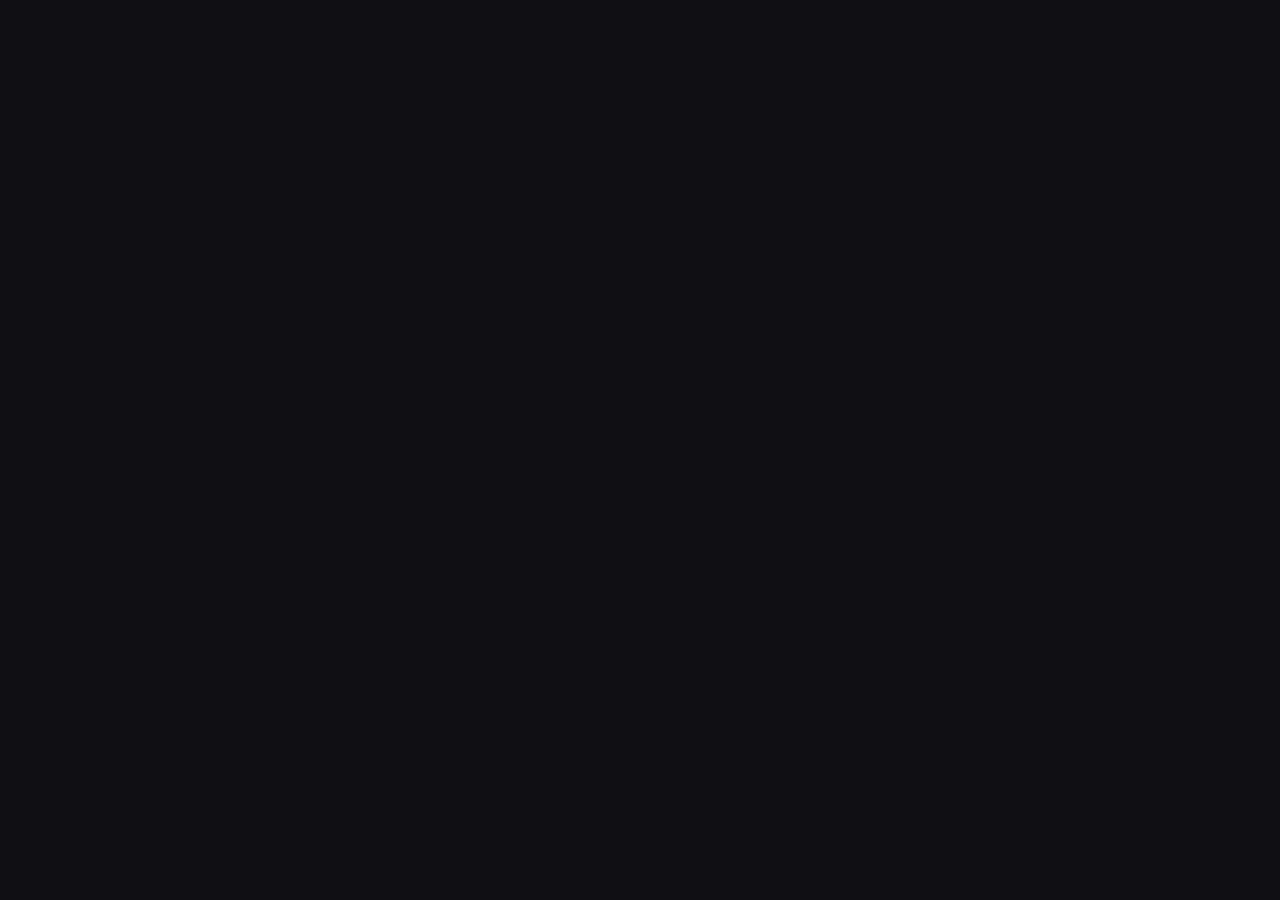
==== app/index.html @ ecc50988 "TackT Pro: scaffold entitlement + gating framework - schema.sql: wo_entitlements (read-own; tier set" ====
<!DOCTYPE html>
<html lang="en">
<head>
  <meta charset="UTF-8" />
  <meta name="viewport" content="width=device-width, initial-scale=1, viewport-fit=cover, maximum-scale=1" />
  <meta name="theme-color" content="#0f1115" />
  <meta name="mobile-web-app-capable" content="yes" />
  <meta name="apple-mobile-web-app-capable" content="yes" />
  <meta name="apple-mobile-web-app-status-bar-style" content="black-translucent" />
  <meta name="apple-mobile-web-app-title" content="TackT" />
  <link rel="manifest" href="manifest.json" />
  <link rel="apple-touch-icon" href="apple-touch-icon.png" />
  <link rel="icon" href="icon-192.png" sizes="192x192" type="image/png" />
  <link rel="icon" href="icon.svg" type="image/svg+xml" />
  <link rel="stylesheet" href="styles.css" />
  <title>TackT — Workout Log</title>
</head>
<body>

  <!-- ───────────── AUTH ───────────── -->
  <section id="auth" class="auth hidden">
    <div class="auth-card">
      <div class="brand">
        <span class="brand-mark">◆</span>
        <h1>TackT</h1>
      </div>
      <p class="tagline">Get back in the groove. One day at a time.</p>

      <div class="field">
        <label for="email">Email</label>
        <input id="email" type="email" autocomplete="email" inputmode="email" placeholder="you@email.com" />
      </div>
      <div class="field">
        <label for="password">Password</label>
        <div class="pw-wrap">
          <input id="password" type="password" autocomplete="current-password" placeholder="••••••••" />
          <button type="button" id="pw-toggle" class="pw-toggle" aria-label="Show password" aria-pressed="false" tabindex="-1">
            <svg viewBox="0 0 24 24" fill="none" stroke="currentColor" stroke-width="2" stroke-linecap="round" stroke-linejoin="round" aria-hidden="true"><path d="M1 12s4-7 11-7 11 7 11 7-4 7-11 7-11-7-11-7z"/><circle cx="12" cy="12" r="3"/></svg>
          </button>
        </div>
      </div>

      <div id="auth-error" class="auth-error hidden"></div>

      <button id="btn-signin" class="btn btn-primary">Sign In</button>
      <button id="btn-signup" class="btn btn-ghost">Create Account</button>
      <p class="auth-hint">First time? Tap <b>Create Account</b>. You'll log in with the same details on your phone and computer — same data everywhere.</p>
      <p class="auth-hint" style="margin-top:8px">By creating an account you agree to use TackT responsibly and train at your own risk — see our <a href="https://gettackt.com/terms.html" target="_blank" rel="noopener" style="color:var(--amber2)">Terms &amp; health disclaimer</a>.</p>
    </div>
  </section>

  <!-- ───────────── APP ───────────── -->
  <section id="app" class="app hidden">
    <div id="update-bar" class="update-bar hidden">
      <span>New version ready</span>
      <button id="update-btn">Update now</button>
    </div>
    <div id="demo-bar" class="demo-bar hidden">
      <span>👁 Demo data — not saved</span>
      <button id="demo-off">Turn off</button>
    </div>
    <header class="topbar">
      <div class="brand-sm"><span class="brand-mark">◆</span> TackT</div>
      <div class="topbar-right">
        <span id="sync-dot" class="sync-dot" title="Synced"></span>
        <button id="btn-settings" class="iconbtn" title="Settings">⚙</button>
        <button id="btn-signout" class="iconbtn" title="Sign out">⎋</button>
      </div>
    </header>

    <main class="content">

      <!-- ===== LOG / TODAY ===== -->
      <div id="view-log" class="view">
        <div id="quote-card" class="quote-card">
          <div class="quote-mark">"</div>
          <p id="quote-text" class="quote-text"></p>
          <p id="quote-author" class="quote-author"></p>
        </div>

        <!-- POINTS HERO -->
        <div class="hero">
          <div class="ring-wrap">
            <svg viewBox="0 0 100 100" class="ring">
              <circle class="ring-track" cx="50" cy="50" r="42"></circle>
              <circle id="ring-prog" class="ring-prog" cx="50" cy="50" r="42"></circle>
            </svg>
            <div class="ring-center">
              <div class="ring-num" id="h-month">0</div>
              <div class="ring-sub" id="h-monthname">pts</div>
            </div>
          </div>
          <div class="hero-side">
            <div class="rank" id="h-rank">Warming Up</div>
            <div class="hero-stats">
              <div class="hstat"><span class="hs-ic">🔥</span><b id="h-streak">0</b><span class="hs-l">streak</span></div>
              <div class="hstat"><span class="hs-ic">⚡</span><b id="h-today">0</b><span class="hs-l">today</span></div>
              <div class="hstat"><span class="hs-ic">🏆</span><b id="h-life">0</b><span class="hs-l">lifetime</span></div>
            </div>
            <div class="goal-line" id="h-goal">Goal: 0 / 400 this month</div>
          </div>
        </div>

        <div class="card rest-card">
          <div class="rest-top">
            <span class="rest-title">⏱ Rest timer</span>
            <div class="rest-ctrls">
              <button id="rest-sound" class="rt-ic" title="Beep on/off">🔔</button>
              <button id="rest-vibe" class="rt-ic" title="Vibrate on/off">📳</button>
              <label class="rest-auto">auto<button id="set-autorest" class="switch sm" role="switch" aria-checked="false"><span></span></button></label>
            </div>
          </div>
          <div id="rest-idle" class="rest-presets">
            <button class="rest-p" data-sec="60">1:00</button>
            <button class="rest-p" data-sec="90">1:30</button>
            <button class="rest-p" data-sec="120">2:00</button>
            <button class="rest-p" data-sec="180">3:00</button>
          </div>
          <div id="rest-active" class="rest-active hidden">
            <span class="rest-time" id="rest-time">0:00</span>
            <div class="rest-bar"><div class="rest-fill" id="rest-fill"></div></div>
            <button id="rest-stop" class="rest-stop">Stop</button>
          </div>
        </div>

        <div class="card log-card">
          <div class="log-head">
            <h2 id="log-day-label">Today's workout</h2>
            <input id="log-date" type="date" class="date-input" />
          </div>

          <div class="grid-head">
            <span>Fill in what you did — reps &amp; sets</span>
            <button id="btn-manage" class="link-btn">Manage moves</button>
          </div>
          <div id="ex-grid" class="ex-grid"></div>

          <!-- add-exercise row (manage mode) -->
          <div id="add-ex" class="add-ex hidden">
            <input id="ax-abbr" class="ax-in ax-abbr" placeholder="ABBR" maxlength="8" />
            <input id="ax-name" class="ax-in ax-name" placeholder="Full name (e.g. Bench Press)" />
            <select id="ax-cat" class="ax-in ax-cat"></select>
            <select id="ax-kind" class="ax-in ax-kind"></select>
            <button id="ax-add" class="btn btn-primary btn-sm" style="margin:0">Add</button>
          </div>

          <details class="extras">
            <summary>+ Add a new move</summary>
            <div class="add-ex" style="display:flex">
              <input id="nm-abbr" class="ax-in ax-abbr" placeholder="ABBR" maxlength="8" />
              <input id="nm-name" class="ax-in ax-name" placeholder="Full name (e.g. Pull-ups)" />
              <select id="nm-cat" class="ax-in ax-cat"></select>
              <select id="nm-kind" class="ax-in ax-kind"></select>
              <button id="nm-add" class="btn btn-primary btn-sm" style="margin:0">Add</button>
            </div>
            <div class="log-help">It joins your list above with reps / sets / lbs boxes (or a time box, for an activity) — fill them in and tap <b>Log it</b>.</div>
          </details>

          <button id="btn-log" class="btn btn-primary">Log it →</button>
        </div>

        <div class="recent">
          <h3>Recent</h3>
          <div id="recent-list" class="recent-list"></div>
        </div>
      </div>

      <!-- ===== CALENDAR ===== -->
      <div id="view-cal" class="view hidden">
        <div class="seg calmode" id="cal-mode">
          <button data-cm="month" class="seg-btn active">Month</button>
          <button data-cm="year" class="seg-btn">Year</button>
        </div>

        <div id="cal-month">
          <div class="cal-head">
            <button id="cal-prev" class="iconbtn">‹</button>
            <div class="cal-title" id="cal-title">—</div>
            <button id="cal-next" class="iconbtn">›</button>
          </div>
          <button id="cal-today" class="btn btn-ghost btn-sm">Today</button>
          <div class="cal-dow">
            <span>Sun</span><span>Mon</span><span>Tue</span><span>Wed</span><span>Thu</span><span>Fri</span><span>Sat</span>
          </div>
          <div id="cal-grid" class="cal-grid"></div>
          <div class="cal-legend"><span class="dot-have"></span> logged day &nbsp;·&nbsp; tap any day to add or edit</div>
        </div>

        <div id="cal-year" class="hidden">
          <div class="cal-head">
            <button id="yr-prev" class="iconbtn">‹</button>
            <div class="cal-title" id="yr-title">—</div>
            <button id="yr-next" class="iconbtn">›</button>
          </div>
          <div class="yr-summary" id="yr-summary"></div>
          <div class="yr-scroll"><div class="yr-months" id="yr-months"></div><div class="yr-grid" id="yr-grid"></div></div>
          <div class="cal-legend">Less <span class="yr-leg l1"></span><span class="yr-leg l2"></span><span class="yr-leg l3"></span><span class="yr-leg l4"></span> More &nbsp;·&nbsp; tap a day</div>
        </div>
      </div>

      <!-- ===== STATS ===== -->
      <div id="view-stats" class="view hidden">

        <!-- MOMENTUM HERO -->
        <div class="stat-hero">
          <div class="sh-top">
            <div class="sh-left">
              <div class="sh-rank" id="sh-rank">Warming Up</div>
              <div class="sh-month"><b id="sh-month">0</b> pts this month</div>
            </div>
            <div class="sh-streak"><span class="sh-flame">🔥</span><b id="sh-streak">0</b><span>day streak</span></div>
          </div>
          <div class="sh-bar"><div class="sh-bar-fill" id="sh-bar-fill"></div></div>
          <div class="sh-next" id="sh-next">—</div>
        </div>

        <!-- MOMENTUM TREND -->
        <div class="card">
          <div class="h2row"><h2>Momentum · last 8 weeks</h2><span class="trend-delta" id="trend-delta"></span></div>
          <div class="trend" id="trend"></div>
        </div>

        <!-- MUSCLE SPLIT -->
        <div class="card">
          <h2>By muscle group</h2>
          <div id="cat-bars" class="cat-bars"></div>
        </div>

        <!-- TOP MOVES -->
        <div class="card">
          <h2>Top moves</h2>
          <div id="top-ex" class="top-ex"></div>
        </div>

        <!-- PERSONAL RECORDS -->
        <div class="card">
          <h2>🏆 Personal records</h2>
          <div id="records" class="records"></div>
        </div>

        <!-- TROPHY ROOM (secondary) -->
        <div class="card trophy">
          <h2>🏆 Trophy room</h2>
          <div class="mini-kpis">
            <div class="mk gold"><b id="k-life">0</b><span>lifetime pts</span></div>
            <div class="mk gold"><b id="k-bestmonth">0</b><span>best month</span></div>
            <div class="mk"><b id="k-best">0</b><span>best streak</span></div>
            <div class="mk"><b id="k-workouts">0</b><span>workouts</span></div>
            <div class="mk"><b id="k-reps">0</b><span>total reps</span></div>
            <div class="mk"><b id="k-sets">0</b><span>total sets</span></div>
          </div>
          <details class="extras" style="margin-top:14px">
            <summary>How points work</summary>
            <div class="points-help">
              Auto-earned from real workouts — never minted:<br>
              • Showed up <b>+20</b> · per exercise <b>+3</b> (cap 15) · volume <b>+1</b> / 50 reps (cap 10)<br>
              • New move <b>+5</b> · 3× in a week <b>+30</b> · comeback after a break <b>+15</b><br>
              • Streak multiplier on the day: 3d <b>×1.2</b> · 7d <b>×1.5</b> · 14d <b>×1.75</b> · 30d <b>×2</b><br>
              <span class="muted">Monthly resets on the 1st (fresh start). Lifetime is your trophy room.</span>
            </div>
          </details>
        </div>

        <!-- 12-WEEK HEATMAP -->
        <div class="card">
          <h2>Last 12 weeks</h2>
          <div id="heatmap" class="heatmap"></div>
        </div>
      </div>

    </main>

    <nav class="bottom-nav">
      <button class="nav-btn active" data-view="log">
        <span class="nav-ic">✎</span><span>Log</span>
      </button>
      <button class="nav-btn" data-view="cal">
        <span class="nav-ic">▦</span><span>Calendar</span>
      </button>
      <button class="nav-btn" data-view="stats">
        <span class="nav-ic">▲</span><span>Stats</span>
      </button>
    </nav>
  </section>

  <!-- ───────────── DAY SHEET ───────────── -->
  <div id="day-sheet" class="sheet-wrap hidden">
    <div class="sheet-backdrop" data-close="day"></div>
    <div class="sheet">
      <div class="sheet-handle"></div>
      <div class="sheet-head">
        <h2 id="day-title">Day</h2>
        <button class="iconbtn" data-close="day">✕</button>
      </div>
      <div id="day-entries" class="day-entries"></div>
      <textarea id="day-input" class="log-input" rows="2" placeholder="Add more: DLx30x3, ..."></textarea>
      <button id="day-add" class="btn btn-primary">Add to this day →</button>
    </div>
  </div>

  <!-- ───────────── PREVIEW / CONFIRM ───────────── -->
  <div id="preview" class="sheet-wrap hidden">
    <div class="sheet-backdrop" data-close="preview"></div>
    <div class="sheet">
      <div class="sheet-handle"></div>
      <div class="sheet-head">
        <h2>Confirm</h2>
        <button class="iconbtn" data-close="preview">✕</button>
      </div>
      <p class="preview-date" id="preview-date"></p>
      <div id="preview-list" class="preview-list"></div>
      <button id="preview-confirm" class="btn btn-primary">Log it ✓</button>
    </div>
  </div>

  <!-- ───────────── SETTINGS ───────────── -->
  <div id="settings" class="sheet-wrap hidden">
    <div class="sheet-backdrop" data-close="settings"></div>
    <div class="sheet">
      <div class="sheet-handle"></div>
      <div class="sheet-head">
        <h2>Settings</h2>
        <button class="iconbtn" data-close="settings">✕</button>
      </div>

      <div class="set-row">
        <div class="set-label">Signed in as
          <div class="set-sub" id="set-account">—</div>
        </div>
      </div>

      <div class="set-row">
        <div class="set-label">Theme</div>
        <div class="seg" id="set-theme">
          <button data-theme="dark" class="seg-btn active">Dark</button>
          <button data-theme="light" class="seg-btn">Light</button>
        </div>
      </div>

      <div class="set-row">
        <div class="set-label">Daily quote
          <div class="set-sub">Show the motivational quote on the Log screen</div>
        </div>
        <button id="set-quote" class="switch on" role="switch" aria-checked="true"><span></span></button>
      </div>

      <div class="set-row">
        <div class="set-label">Tap to count sets
          <div class="set-sub">Tap once per set (tally marks) instead of typing a number</div>
        </div>
        <button id="set-tapsets" class="switch on" role="switch" aria-checked="true"><span></span></button>
      </div>

      <div class="set-row">
        <div class="set-label">Allow text in reps
          <div class="set-sub">Type things like AMRAP or 8-12; plain numbers still save as numbers</div>
        </div>
        <button id="set-textreps" class="switch" role="switch" aria-checked="false"><span></span></button>
      </div>

      <div class="set-row">
        <div class="set-label">Demo data (preview)
          <div class="set-sub">Fill the app with a sample year to see how it looks — never saved, toggle off for your real data</div>
        </div>
        <button id="set-demo" class="switch" role="switch" aria-checked="false"><span></span></button>
      </div>

      <div class="set-row">
        <div class="set-label">Version <span id="set-version">—</span>
          <div class="set-sub" id="set-update-sub">You're on the latest</div>
        </div>
        <button id="set-update" class="seg-btn upd-btn">Check for updates</button>
      </div>

      <div class="set-row" style="flex-direction:column;align-items:stretch;gap:10px">
        <div class="set-label">Feedback &amp; help
          <div class="set-sub">Something off, or an idea? Send it right here — we read everything. Or email <a href="mailto:hello@gettackt.com" style="color:var(--amber2)">hello@gettackt.com</a>.</div>
        </div>
        <textarea id="fb-text" class="fb-text" rows="3" placeholder="What's on your mind?"></textarea>
        <button id="fb-send" class="seg-btn upd-btn">Send feedback</button>
      </div>

      <div class="set-foot">TackT &middot; <a href="https://gettackt.com/privacy.html" target="_blank" rel="noopener" style="color:inherit">Privacy</a> &middot; <a href="https://gettackt.com/terms.html" target="_blank" rel="noopener" style="color:inherit">Terms</a></div>
    </div>
  </div>

  <div id="toast" class="toast hidden"></div>

  <!-- ───────────── REWARD ───────────── -->
  <div id="reward" class="reward-wrap hidden">
    <div class="reward-card">
      <div class="reward-burst">＋</div>
      <div class="reward-pts"><span id="reward-num">0</span></div>
      <div class="reward-lbl">points earned</div>
      <div id="reward-parts" class="reward-parts"></div>
      <div id="reward-msg" class="reward-msg"></div>
    </div>
  </div>

  <script src="https://cdn.jsdelivr.net/npm/@supabase/supabase-js@2"></script>
  <script src="config.js"></script>
  <script src="app.js"></script>
  <script src="checkout.js"></script>
  <script src="pro.js"></script>
  <script>
    // Password show/hide toggle
    (function () {
      var inp = document.getElementById('password');
      var btn = document.getElementById('pw-toggle');
      if (!inp || !btn) return;
      var EYE = '<svg viewBox="0 0 24 24" fill="none" stroke="currentColor" stroke-width="2" stroke-linecap="round" stroke-linejoin="round" aria-hidden="true"><path d="M1 12s4-7 11-7 11 7 11 7-4 7-11 7-11-7-11-7z"/><circle cx="12" cy="12" r="3"/></svg>';
      var EYEOFF = '<svg viewBox="0 0 24 24" fill="none" stroke="currentColor" stroke-width="2" stroke-linecap="round" stroke-linejoin="round" aria-hidden="true"><path d="M17.94 17.94A10.07 10.07 0 0 1 12 20c-7 0-11-8-11-8a18.45 18.45 0 0 1 5.06-5.94M9.9 4.24A9.12 9.12 0 0 1 12 4c7 0 11 8 11 8a18.5 18.5 0 0 1-2.16 3.19m-6.72-1.07a3 3 0 1 1-4.24-4.24"/><line x1="1" y1="1" x2="23" y2="23"/></svg>';
      btn.addEventListener('click', function () {
        var show = inp.type === 'password';
        inp.type = show ? 'text' : 'password';
        btn.innerHTML = show ? EYEOFF : EYE;
        btn.setAttribute('aria-label', show ? 'Hide password' : 'Show password');
        btn.setAttribute('aria-pressed', show ? 'true' : 'false');
        inp.focus();
      });
    })();
  </script>
</body>
</html>
---- app/styles.css ----
:root{
  --bg:#0f1115; --bg2:#161922; --card:#1b1f2a; --card2:#222736;
  --line:#2a3040; --txt:#e7eaf0; --mut:#8b93a7; --mut2:#5b6276;
  --amber:#f5a623; --amber2:#ffc457; --grn:#3ddc84; --red:#ff5d5d;
  --rad:16px; --shadow:0 8px 30px rgba(0,0,0,.35);
}
*{box-sizing:border-box;-webkit-tap-highlight-color:transparent}
html,body{margin:0;padding:0}
body{
  background:var(--bg); color:var(--txt);
  font-family:-apple-system,BlinkMacSystemFont,"Segoe UI",Roboto,Inter,system-ui,sans-serif;
  -webkit-font-smoothing:antialiased; overscroll-behavior-y:none;
}
.hidden{display:none !important}
code{background:#0c0e13;padding:1px 6px;border-radius:6px;font-size:.85em;color:var(--amber2)}
h1,h2,h3{margin:0}

/* ───── AUTH ───── */
.auth{min-height:100vh;min-height:100dvh;display:flex;align-items:center;justify-content:center;padding:24px}
.auth-card{width:100%;max-width:380px;background:var(--card);border:1px solid var(--line);border-radius:24px;padding:32px 24px;box-shadow:var(--shadow)}
.brand{display:flex;align-items:center;gap:10px;justify-content:center}
.brand h1{font-size:30px;letter-spacing:4px;font-weight:800}
.brand-mark{color:var(--amber);font-size:24px;filter:drop-shadow(0 0 10px rgba(245,166,35,.5))}
.tagline{text-align:center;color:var(--mut);margin:8px 0 26px;font-size:14px}
.field{margin-bottom:14px}
.field label{display:block;font-size:12px;color:var(--mut);margin-bottom:6px;letter-spacing:.5px;text-transform:uppercase}
.field input{width:100%;background:var(--bg2);border:1px solid var(--line);color:var(--txt);border-radius:12px;padding:14px;font-size:16px}
.field input:focus{outline:none;border-color:var(--amber)}
.pw-wrap{position:relative}
.pw-wrap input{padding-right:48px}
.pw-toggle{position:absolute;right:6px;top:50%;transform:translateY(-50%);width:38px;height:38px;display:flex;align-items:center;justify-content:center;background:none;border:none;padding:0;margin:0;color:var(--mut);cursor:pointer}
.pw-toggle:hover{color:var(--amber2)}
.pw-toggle:active{transform:translateY(-50%) scale(.92)}
.pw-toggle svg{width:21px;height:21px}
.fb-text{width:100%;background:var(--bg2);border:1px solid var(--line);color:var(--txt);border-radius:12px;padding:12px;font-size:15px;font-family:inherit;resize:vertical;min-height:64px}
.fb-text:focus{outline:none;border-color:var(--amber)}
.auth-error{background:rgba(255,93,93,.12);color:#ffb3b3;border:1px solid rgba(255,93,93,.3);padding:10px 12px;border-radius:10px;font-size:13px;margin-bottom:12px}
.auth-hint{font-size:12px;color:var(--mut2);text-align:center;margin-top:16px;line-height:1.5}

.btn{width:100%;border:none;border-radius:12px;padding:15px;font-size:16px;font-weight:600;cursor:pointer;margin-top:10px;transition:transform .05s,filter .15s}
.btn:active{transform:scale(.985)}
.btn-primary{background:linear-gradient(135deg,var(--amber),var(--amber2));color:#1a1206}
.btn-primary:hover{filter:brightness(1.05)}
.btn-ghost{background:transparent;border:1px solid var(--line);color:var(--txt)}
.btn-sm{padding:8px 14px;font-size:13px;width:auto;margin:0 auto 14px;display:block}

/* ───── APP SHELL ───── */
.app{min-height:100vh;min-height:100dvh;display:flex;flex-direction:column;max-width:560px;margin:0 auto}
.topbar{display:flex;align-items:center;justify-content:space-between;padding:14px 18px;position:sticky;top:0;background:rgba(15,17,21,.85);backdrop-filter:blur(12px);z-index:20;border-bottom:1px solid var(--line);padding-top:max(14px,env(safe-area-inset-top))}
.brand-sm{font-weight:800;letter-spacing:3px;font-size:16px}
.brand-sm .brand-mark{font-size:14px}
.topbar-right{display:flex;align-items:center;gap:14px}
.sync-dot{width:9px;height:9px;border-radius:50%;background:var(--grn);box-shadow:0 0 8px var(--grn)}
.sync-dot.pending{background:var(--amber);box-shadow:0 0 8px var(--amber)}
.sync-dot.off{background:var(--mut2);box-shadow:none}
.iconbtn{background:var(--card);border:1px solid var(--line);color:var(--txt);width:38px;height:38px;border-radius:10px;font-size:18px;cursor:pointer;display:flex;align-items:center;justify-content:center}
.iconbtn:active{background:var(--card2)}

.content{flex:1;padding:16px 16px 96px;overflow-y:auto}
.view{animation:fade .25s ease}
@keyframes fade{from{opacity:0;transform:translateY(6px)}to{opacity:1;transform:none}}

.card{background:var(--card);border:1px solid var(--line);border-radius:var(--rad);padding:18px;margin-bottom:14px}
.card h2{font-size:15px;color:var(--mut);text-transform:uppercase;letter-spacing:1px;margin-bottom:14px}

/* ───── QUOTE ───── */
.quote-card{position:relative;background:linear-gradient(135deg,#241a0c,#1b1f2a);border:1px solid #3a2e16;border-radius:var(--rad);padding:13px 18px 12px;margin-bottom:14px;overflow:hidden}
.quote-card::after{content:"";position:absolute;inset:0;background:radial-gradient(120% 90% at 100% 0%,rgba(245,166,35,.16),transparent 60%);pointer-events:none}
.quote-mark{display:none}
.quote-text{font-size:15px;font-weight:600;line-height:1.4;margin:0 0 5px}
.quote-author{font-size:12px;color:var(--amber2);font-weight:600;letter-spacing:.5px}

/* ───── STAT STRIP ───── */
.stat-strip{display:flex;gap:10px;margin-bottom:14px}
.stat{flex:1;background:var(--card);border:1px solid var(--line);border-radius:var(--rad);padding:14px 8px;text-align:center}
.stat-num{font-size:28px;font-weight:800;color:var(--amber2);line-height:1}
.stat-lbl{font-size:11px;color:var(--mut);margin-top:6px;text-transform:uppercase;letter-spacing:.5px}

/* ───── LOG CARD ───── */
.log-card .log-head{display:flex;align-items:center;justify-content:space-between;margin-bottom:12px}
.log-card h2{margin:0;color:var(--txt);text-transform:none;letter-spacing:0;font-size:18px}
.date-input{background:var(--bg2);border:1px solid var(--line);color:var(--txt);border-radius:10px;padding:8px 10px;font-size:14px}
.log-input{width:100%;background:var(--bg2);border:1px solid var(--line);color:var(--txt);border-radius:12px;padding:14px;font-size:16px;font-family:inherit;resize:vertical;line-height:1.5}
.log-input:focus{outline:none;border-color:var(--amber)}
.log-help{font-size:12px;color:var(--mut2);margin:10px 0 4px;line-height:1.6}

/* ───── RECENT ───── */
.recent{margin-top:6px}
.recent h3{font-size:13px;color:var(--mut);text-transform:uppercase;letter-spacing:1px;margin:18px 0 10px}
.recent-list{display:flex;flex-direction:column;gap:8px}
.recent-day{background:var(--card);border:1px solid var(--line);border-radius:12px;padding:12px 14px;cursor:pointer}
.recent-day:active{background:var(--card2)}
.recent-date{font-size:12px;color:var(--amber2);font-weight:700;margin-bottom:6px}
.recent-moves{font-size:14px;color:var(--txt);line-height:1.5}
.recent-empty{color:var(--mut2);font-size:14px;text-align:center;padding:24px}

/* ───── CALENDAR ───── */
.cal-head{display:flex;align-items:center;justify-content:space-between;margin-bottom:8px}
.cal-title{font-size:20px;font-weight:700}
.cal-dow{display:grid;grid-template-columns:repeat(7,1fr);gap:4px;margin-bottom:4px}
.cal-dow span{text-align:center;font-size:11px;color:var(--mut2);font-weight:600}
.cal-grid{display:grid;grid-template-columns:repeat(7,1fr);gap:4px}
.cal-cell{aspect-ratio:1/1.15;background:var(--card);border:1px solid var(--line);border-radius:10px;padding:5px 4px;cursor:pointer;display:flex;flex-direction:column;overflow:hidden;position:relative}
.cal-cell:active{background:var(--card2)}
.cal-cell.empty{background:transparent;border:none;cursor:default}
.cal-cell.today{border-color:var(--amber);box-shadow:0 0 0 1px var(--amber)}
.cal-cell.has::before{content:"";position:absolute;top:5px;right:5px;width:6px;height:6px;border-radius:50%;background:var(--grn)}
.cal-num{font-size:12px;color:var(--mut);font-weight:600;margin-bottom:2px}
.cal-cell.today .cal-num{color:var(--amber2)}
.cal-mini{font-size:8.5px;line-height:1.3;color:var(--mut);overflow:hidden;flex:1;display:flex;flex-direction:column;gap:2px}
.cal-mini .cm-row{white-space:nowrap;overflow:hidden;text-overflow:ellipsis}
.cal-mini b{color:var(--txt);font-weight:700}
.cal-mini .cm-more{color:var(--mut2);font-size:8px}
.cal-legend{font-size:11px;color:var(--mut2);margin-top:12px;text-align:center;display:flex;align-items:center;justify-content:center;gap:6px}
.dot-have{width:7px;height:7px;border-radius:50%;background:var(--grn);display:inline-block}

/* ───── STATS ───── */
.grid2{display:grid;grid-template-columns:1fr 1fr;gap:10px}
.kpi{background:var(--bg2);border:1px solid var(--line);border-radius:12px;padding:14px}
.kpi-num{font-size:26px;font-weight:800;color:var(--amber2)}
.kpi-lbl{font-size:12px;color:var(--mut);margin-top:4px}
.cat-bars{display:flex;flex-direction:column;gap:10px}
.cat-row{display:flex;align-items:center;gap:10px}
.cat-name{width:80px;font-size:12px;color:var(--mut);text-transform:capitalize}
.cat-track{flex:1;height:10px;background:var(--bg2);border-radius:6px;overflow:hidden}
.cat-fill{height:100%;background:linear-gradient(90deg,var(--amber),var(--amber2));border-radius:6px}
.cat-val{width:48px;text-align:right;font-size:12px;color:var(--txt);font-weight:600}
.top-ex{display:flex;flex-direction:column;gap:8px}
.top-row{display:flex;justify-content:space-between;font-size:14px;padding:8px 0;border-bottom:1px solid var(--line)}
.top-row:last-child{border:none}
.top-row .tx-name{color:var(--txt)}
.top-row .tx-val{color:var(--amber2);font-weight:700}
.heatmap{display:grid;grid-template-columns:repeat(12,1fr);gap:3px}
.hm-cell{aspect-ratio:1;border-radius:3px;background:var(--bg2)}
.empty-note{color:var(--mut2);font-size:13px;text-align:center;padding:8px}

/* ───── BOTTOM NAV ───── */
.bottom-nav{position:fixed;bottom:0;left:0;right:0;max-width:560px;margin:0 auto;display:flex;background:rgba(22,25,34,.95);backdrop-filter:blur(12px);border-top:1px solid var(--line);padding-bottom:env(safe-area-inset-bottom);z-index:20}
.nav-btn{flex:1;background:none;border:none;color:var(--mut2);padding:10px 0 12px;font-size:11px;font-weight:600;display:flex;flex-direction:column;align-items:center;gap:3px;cursor:pointer}
.nav-btn .nav-ic{font-size:20px}
.nav-btn.active{color:var(--amber2)}

/* ───── SHEETS / MODALS ───── */
.sheet-wrap{position:fixed;inset:0;z-index:40;display:flex;align-items:flex-end;justify-content:center}
.sheet-backdrop{position:absolute;inset:0;background:rgba(0,0,0,.55);animation:fade .2s}
.sheet{position:relative;width:100%;max-width:560px;background:var(--card);border-radius:22px 22px 0 0;padding:10px 18px calc(24px + env(safe-area-inset-bottom));max-height:88vh;overflow-y:auto;animation:slideup .26s cubic-bezier(.2,.8,.2,1);border-top:1px solid var(--line)}
@keyframes slideup{from{transform:translateY(100%)}to{transform:none}}
.sheet-handle{width:40px;height:4px;background:var(--mut2);border-radius:3px;margin:4px auto 12px}
.sheet-head{display:flex;align-items:center;justify-content:space-between;margin-bottom:14px}
.sheet-head h2{font-size:18px}
.day-entries{display:flex;flex-direction:column;gap:8px;margin-bottom:14px}
.day-entry{display:flex;align-items:center;justify-content:space-between;background:var(--bg2);border:1px solid var(--line);border-radius:10px;padding:10px 12px}
.de-text{font-size:14px}
.de-text b{color:var(--amber2)}
.de-del{background:none;border:none;color:var(--red);font-size:16px;cursor:pointer;padding:4px 8px}
.day-empty{color:var(--mut2);font-size:13px;text-align:center;padding:8px}

.preview-date{font-size:13px;color:var(--amber2);font-weight:700;margin:0 0 12px}
.preview-list{display:flex;flex-direction:column;gap:10px;margin-bottom:14px}
.pv-item{background:var(--bg2);border:1px solid var(--line);border-radius:12px;padding:12px}
.pv-known{display:flex;justify-content:space-between;align-items:center;font-size:15px}
.pv-known .pv-name{font-weight:600}
.pv-known .pv-calc{color:var(--mut);font-size:13px}
.pv-note{font-size:14px;color:var(--txt)}
.pv-note span{color:var(--mut)}
.pv-new{border-color:var(--amber)}
.pv-new-tag{display:inline-block;background:rgba(245,166,35,.15);color:var(--amber2);font-size:11px;font-weight:700;padding:2px 8px;border-radius:20px;margin-bottom:8px}
.pv-new label{font-size:12px;color:var(--mut);display:block;margin:8px 0 4px}
.pv-new input,.pv-new select{width:100%;background:var(--card);border:1px solid var(--line);color:var(--txt);border-radius:8px;padding:10px;font-size:15px}
.pv-row{display:flex;gap:8px}
.pv-row>div{flex:1}

/* ───── TOAST ───── */
.toast{position:fixed;bottom:84px;left:50%;transform:translateX(-50%);background:var(--card2);border:1px solid var(--line);color:var(--txt);padding:12px 18px;border-radius:12px;font-size:14px;z-index:60;box-shadow:var(--shadow);animation:fade .2s;max-width:90%;text-align:center}
.toast.err{border-color:rgba(255,93,93,.5);color:#ffb3b3}

/* ───── POINTS HERO ───── */
.hero{display:flex;gap:16px;align-items:center;background:var(--card);border:1px solid var(--line);border-radius:var(--rad);padding:16px;margin-bottom:14px}
.ring-wrap{position:relative;width:104px;height:104px;flex-shrink:0}
.ring{width:104px;height:104px;transform:rotate(-90deg)}
.ring-track{fill:none;stroke:var(--bg2);stroke-width:8}
.ring-prog{fill:none;stroke:var(--amber);stroke-width:8;stroke-linecap:round;stroke-dasharray:263.9;stroke-dashoffset:263.9;transition:stroke-dashoffset .8s cubic-bezier(.2,.8,.2,1);filter:drop-shadow(0 0 5px rgba(245,166,35,.5))}
.ring-center{position:absolute;inset:0;display:flex;flex-direction:column;align-items:center;justify-content:center}
.ring-num{font-size:30px;font-weight:800;color:var(--amber2);line-height:1}
.ring-sub{font-size:10px;color:var(--mut);text-transform:uppercase;letter-spacing:.5px;margin-top:3px}
.hero-side{flex:1;min-width:0}
.rank{font-size:15px;font-weight:800;color:var(--txt);letter-spacing:.3px;margin-bottom:10px}
.hero-stats{display:flex;gap:6px}
.hstat{flex:1;background:var(--bg2);border-radius:10px;padding:8px 4px;text-align:center;display:flex;flex-direction:column;align-items:center;gap:1px}
.hstat .hs-ic{font-size:13px}
.hstat b{font-size:18px;color:var(--txt);font-weight:800}
.hstat .hs-l{font-size:9px;color:var(--mut);text-transform:uppercase;letter-spacing:.3px}
.goal-line{font-size:11px;color:var(--mut);margin-top:10px}

/* ───── EXERCISE GRID ───── */
.grid-head{display:flex;align-items:center;justify-content:space-between;margin:4px 0 8px}
.grid-head span{font-size:12px;color:var(--mut)}
.link-btn{background:none;border:none;color:var(--amber2);font-size:13px;font-weight:600;cursor:pointer;padding:4px}
.ex-grid{display:flex;flex-direction:column;gap:6px;max-height:46vh;overflow-y:auto;margin-bottom:10px;-webkit-overflow-scrolling:touch}
.ex-row{display:flex;align-items:center;gap:8px;background:var(--bg2);border:1px solid var(--line);border-radius:10px;padding:8px 10px}
.ex-row.filled{border-color:var(--amber);background:#221d12}
.ex-name{flex:1;min-width:0;font-size:14px;color:var(--txt);overflow:hidden;text-overflow:ellipsis;white-space:nowrap}
.ex-name .ex-ab{color:var(--mut2);font-size:11px;margin-left:5px}
.ex-num{width:52px;background:var(--card);border:1px solid var(--line);color:var(--txt);border-radius:8px;padding:8px 4px;font-size:15px;text-align:center;font-weight:600}
.ex-num:focus{outline:none;border-color:var(--amber)}
.ex-x{color:var(--mut2);font-size:12px}
/* manage mode */
.ex-row.managing .ex-name{display:none}
.ex-edit{display:none;gap:6px;flex:1;align-items:center}
.ex-row.managing .ex-edit{display:flex}
.ex-row.managing .ex-num,.ex-row.managing .ex-x{display:none}
.ex-edit input{min-width:0;background:var(--card);border:1px solid var(--line);color:var(--txt);border-radius:8px;padding:7px 8px;font-size:13px}
.ex-edit .ee-abbr{width:62px;flex:none;text-transform:uppercase}
.ex-edit .ee-name{flex:1}
.ex-del{background:none;border:none;color:var(--red);font-size:15px;cursor:pointer;padding:4px 6px;flex:none}
.add-ex{display:flex;gap:6px;align-items:center;margin-bottom:10px}
.ax-in{background:var(--bg2);border:1px solid var(--line);color:var(--txt);border-radius:8px;padding:9px 8px;font-size:14px}
.ax-abbr{width:64px;text-transform:uppercase}
.ax-name{flex:1;min-width:0}
.ax-cat{width:88px}

/* extras / collapsible */
.extras{margin-bottom:14px;border:1px solid var(--line);border-radius:10px;padding:0 12px;background:var(--bg2)}
.extras summary{cursor:pointer;padding:11px 0;font-size:13px;color:var(--mut);font-weight:600;list-style:none}
.extras summary::-webkit-details-marker{display:none}
.extras summary::before{content:"+ ";color:var(--amber2)}
.extras[open] summary::before{content:"– "}
.extras .log-input{margin-bottom:8px}
.extras .log-help{margin-bottom:12px}
.points-help{font-size:12px;color:var(--mut);line-height:1.8;padding:6px 0 10px}
.points-help b{color:var(--amber2)}
.points-help .muted{color:var(--mut2);font-size:11px}
.kpi.gold{background:linear-gradient(135deg,#241a0c,var(--bg2));border-color:#3a2e16}
.kpi.gold .kpi-num{color:var(--amber2)}

/* ───── REWARD ───── */
.reward-wrap{position:fixed;inset:0;z-index:70;display:flex;align-items:center;justify-content:center;background:rgba(8,9,12,.6);backdrop-filter:blur(3px);animation:fade .2s}
.reward-card{position:relative;text-align:center;padding:30px 36px;animation:pop .45s cubic-bezier(.2,1.3,.4,1)}
@keyframes pop{0%{transform:scale(.6);opacity:0}100%{transform:scale(1);opacity:1}}
.reward-burst{position:absolute;top:-6px;left:50%;transform:translateX(-50%);font-size:40px;color:var(--amber);opacity:.0;animation:burst 1s ease forwards}
@keyframes burst{0%{opacity:0;transform:translateX(-50%) scale(.5)}40%{opacity:.9}100%{opacity:0;transform:translateX(-50%) scale(2.2)}}
.reward-pts{font-size:72px;font-weight:900;line-height:1;background:linear-gradient(135deg,var(--amber),#ffe08a);-webkit-background-clip:text;background-clip:text;-webkit-text-fill-color:transparent;filter:drop-shadow(0 0 22px rgba(245,166,35,.55))}
.reward-pts::before{content:"+"}
.reward-lbl{font-size:13px;color:var(--amber2);text-transform:uppercase;letter-spacing:3px;margin-top:4px;font-weight:700}
.reward-parts{margin-top:16px;display:flex;flex-direction:column;gap:4px;font-size:13px;color:var(--mut)}
.reward-parts b{color:var(--txt)}
.reward-msg{margin-top:14px;font-size:15px;color:var(--txt);font-weight:600;max-width:280px;margin-left:auto;margin-right:auto}
.reward-pr{color:var(--amber2);font-weight:800;font-size:15px;margin-bottom:8px;line-height:1.5;text-shadow:0 0 12px rgba(245,166,35,.4)}

/* ───── multi-type grid inputs ───── */
.ex-num{width:48px}
.ex-num.ex-wide{width:64px}
.ex-row .ex-x{margin:0 -2px}
.add-ex{flex-wrap:wrap}
.add-ex .ax-kind{width:118px}
.ex-edit{flex-wrap:wrap}
.ex-edit .ee-kind{background:var(--card);border:1px solid var(--line);color:var(--txt);border-radius:8px;padding:7px 6px;font-size:12px;flex:none}
@media (max-width:360px){ .ex-num{width:42px} }

/* labeled number boxes + tap-to-count sets */
.numbox{display:inline-flex;flex-direction:column;align-items:center;gap:2px;flex:none}
.nb-l{font-size:8px;color:var(--mut2);text-transform:uppercase;letter-spacing:.4px;line-height:1}
.ex-row .ex-x{align-self:flex-end;padding-bottom:9px}
.set-tap{position:relative;width:48px;height:36px;background:var(--card);border:1px solid var(--line);border-radius:8px;color:var(--amber2);font-size:15px;font-weight:800;cursor:pointer;display:flex;align-items:center;justify-content:center;letter-spacing:2px;font-family:ui-monospace,monospace}
.set-tap:active{transform:scale(.94)}
.set-tap.has{border-color:var(--amber);background:#221d12}
.set-marks{pointer-events:none;min-height:1em}
.set-clear{position:absolute;top:-7px;right:-7px;width:17px;height:17px;border-radius:50%;background:var(--card2);border:1px solid var(--line);color:var(--txt);font-size:9px;line-height:1;display:none;align-items:center;justify-content:center;letter-spacing:0}
.set-tap.has .set-clear{display:flex}
body.light .set-tap.has{background:#fff6e4}
.ex-row.managing .numbox,.ex-row.managing .set-tap{display:none}

/* reorder (manage mode) */
.ex-move{display:none;flex-direction:column;gap:2px;flex:none}
.ex-row.managing .ex-move{display:flex}
.ex-mv{background:var(--bg2);border:1px solid var(--line);color:var(--mut);width:26px;height:18px;border-radius:5px;font-size:10px;line-height:1;cursor:pointer;display:flex;align-items:center;justify-content:center}
.ex-mv:active{background:var(--card2);color:var(--amber2)}

/* ───── SETTINGS ───── */
.set-row{display:flex;align-items:center;justify-content:space-between;gap:12px;padding:14px 0;border-bottom:1px solid var(--line)}
.set-label{font-size:15px;color:var(--txt);font-weight:600}
.set-sub{font-size:12px;color:var(--mut);font-weight:400;margin-top:3px}
.seg{display:flex;background:var(--bg2);border:1px solid var(--line);border-radius:10px;overflow:hidden}
.seg-btn{background:none;border:none;color:var(--mut);padding:8px 16px;font-size:14px;font-weight:600;cursor:pointer}
.seg-btn.active{background:var(--amber);color:#1a1206}
.switch{width:50px;height:30px;border-radius:20px;border:none;background:var(--mut2);position:relative;cursor:pointer;flex:none;transition:background .2s}
.switch.on{background:var(--amber)}
.switch span{position:absolute;top:3px;left:3px;width:24px;height:24px;border-radius:50%;background:#fff;transition:left .2s}
.switch.on span{left:23px}
.set-foot{text-align:center;color:var(--mut2);font-size:12px;margin-top:20px}

/* ───── CALENDAR: year heatmap ───── */
.calmode{width:max-content;margin-bottom:12px}
.yr-summary{font-size:13px;color:var(--mut);margin:6px 0 10px}
.yr-summary b{color:var(--amber2)}
.yr-scroll{overflow-x:auto;padding-bottom:8px;-webkit-overflow-scrolling:touch}
.yr-months{display:grid;gap:3px;margin-bottom:4px}
.yr-mlab{font-size:9px;color:var(--mut2);white-space:nowrap;overflow:visible;height:11px}
.yr-grid{display:grid;grid-auto-flow:column;grid-template-rows:repeat(7,13px);gap:3px}
.yr-cell{width:13px;height:13px;border-radius:3px;background:var(--bg2)}
.yr-cell.l1{background:rgba(245,166,35,.28)}
.yr-cell.l2{background:rgba(245,166,35,.5)}
.yr-cell.l3{background:rgba(245,166,35,.75)}
.yr-cell.l4{background:var(--amber)}
.yr-cell.blank{background:transparent}
.yr-cell.today{outline:1.5px solid var(--amber2);outline-offset:1px}
.yr-cell[data-day]{cursor:pointer}
.yr-leg{display:inline-block;width:11px;height:11px;border-radius:3px;vertical-align:middle;margin:0 1px}
.yr-leg.l1{background:rgba(245,166,35,.28)}.yr-leg.l2{background:rgba(245,166,35,.5)}.yr-leg.l3{background:rgba(245,166,35,.75)}.yr-leg.l4{background:var(--amber)}

/* ───── demo banner ───── */
.demo-bar{display:flex;align-items:center;justify-content:center;gap:12px;background:#3a2e16;color:#ffc457;font-size:13px;font-weight:700;padding:8px 14px;border-bottom:1px solid var(--amber)}
.demo-bar button{background:var(--amber);color:#1a1206;border:none;border-radius:8px;padding:5px 12px;font-size:12px;font-weight:700;cursor:pointer}

/* ───── REST TIMER ───── */
.rest-card{padding:14px 16px}
.rest-top{display:flex;align-items:center;justify-content:space-between;margin-bottom:10px}
.rest-title{font-size:14px;font-weight:700;color:var(--txt)}
.rest-ctrls{display:flex;align-items:center;gap:10px}
.rt-ic{background:none;border:none;font-size:17px;cursor:pointer;padding:2px;line-height:1}
.rt-ic.off{opacity:.3;filter:grayscale(1)}
.rest-auto{display:flex;align-items:center;gap:7px;font-size:11px;color:var(--mut);text-transform:uppercase;letter-spacing:.5px}
.switch.sm{width:38px;height:22px}
.switch.sm span{width:16px;height:16px}
.switch.sm.on span{left:19px}
.rest-presets{display:flex;gap:8px}
.rest-p{flex:1;background:var(--bg2);border:1px solid var(--line);color:var(--txt);border-radius:10px;padding:11px 0;font-size:15px;font-weight:700;cursor:pointer}
.rest-p:active{background:var(--card2);border-color:var(--amber)}
.rest-active{display:flex;align-items:center;gap:12px}
.rest-time{font-size:30px;font-weight:800;color:var(--amber2);font-variant-numeric:tabular-nums;min-width:74px}
.rest-bar{flex:1;height:8px;background:var(--bg2);border-radius:6px;overflow:hidden}
.rest-fill{height:100%;width:100%;background:linear-gradient(90deg,var(--amber),var(--amber2));border-radius:6px;transition:width .25s linear}
.rest-stop{background:var(--card2);border:1px solid var(--line);color:var(--txt);border-radius:10px;padding:9px 16px;font-size:14px;font-weight:700;cursor:pointer}

/* ───── PERSONAL RECORDS ───── */
.records{display:flex;flex-direction:column;gap:8px}
.rec-row{display:flex;align-items:center;justify-content:space-between;background:var(--bg2);border:1px solid var(--line);border-radius:10px;padding:10px 12px}
.rec-name{font-size:14px;color:var(--txt);font-weight:600}
.rec-val{font-size:14px;color:var(--amber2);font-weight:800;text-align:right}
.rec-val .rec-sub{display:block;font-size:10px;color:var(--mut);font-weight:500}

/* ───── STATS: momentum hero ───── */
.stat-hero{position:relative;overflow:hidden;border-radius:var(--rad);padding:18px 18px 16px;margin-bottom:14px;background:linear-gradient(135deg,#2a1d09,#1b1f2a);border:1px solid #3a2e16}
.stat-hero::after{content:"";position:absolute;inset:0;background:radial-gradient(130% 100% at 100% 0%,rgba(245,166,35,.22),transparent 60%);pointer-events:none}
.sh-top{display:flex;align-items:flex-start;justify-content:space-between;gap:12px;position:relative}
.sh-rank{font-size:22px;font-weight:900;color:var(--amber2);letter-spacing:.3px;line-height:1.1}
.sh-month{font-size:13px;color:var(--mut);margin-top:4px}
.sh-month b{color:var(--txt);font-size:15px}
.sh-streak{display:flex;flex-direction:column;align-items:center;background:rgba(0,0,0,.25);border:1px solid var(--line);border-radius:12px;padding:8px 12px;flex:none}
.sh-streak .sh-flame{font-size:16px}
.sh-streak b{font-size:22px;font-weight:900;color:#ff9d3c;line-height:1}
.sh-streak span{font-size:9px;color:var(--mut);text-transform:uppercase;letter-spacing:.4px;margin-top:2px}
.sh-bar{height:10px;background:rgba(0,0,0,.3);border-radius:6px;margin:14px 0 6px;overflow:hidden;position:relative}
.sh-bar-fill{height:100%;width:0;background:linear-gradient(90deg,var(--amber),#ffe08a);border-radius:6px;transition:width .8s cubic-bezier(.2,.8,.2,1);box-shadow:0 0 10px rgba(245,166,35,.5)}
.sh-next{font-size:12px;color:var(--amber2);font-weight:600;position:relative}

/* ───── STATS: trend bars ───── */
.h2row{display:flex;align-items:center;justify-content:space-between;margin-bottom:14px}
.h2row h2{margin:0}
.trend-delta{font-size:12px;font-weight:700;padding:3px 8px;border-radius:20px}
.trend-delta.up{color:var(--grn);background:rgba(61,220,132,.12)}
.trend-delta.down{color:#ff8a8a;background:rgba(255,93,93,.12)}
.trend-delta.flat{color:var(--mut);background:var(--bg2)}
.trend{display:flex;align-items:flex-end;gap:6px;height:96px}
.trend-col{flex:1;display:flex;flex-direction:column;align-items:center;gap:4px;height:100%;justify-content:flex-end}
.trend-bar{width:100%;max-width:26px;background:linear-gradient(180deg,var(--amber2),var(--amber));border-radius:5px 5px 0 0;min-height:3px;transition:height .6s ease}
.trend-col.now .trend-bar{background:linear-gradient(180deg,#fff0c2,var(--amber2))}
.trend-col.zero .trend-bar{background:var(--bg2)}
.trend-v{font-size:9px;color:var(--mut);font-weight:600}
.trend-l{font-size:9px;color:var(--mut2)}

/* ───── STATS: trophy mini-kpis ───── */
.mini-kpis{display:grid;grid-template-columns:repeat(3,1fr);gap:8px}
.mk{background:var(--bg2);border:1px solid var(--line);border-radius:10px;padding:10px 6px;text-align:center}
.mk b{display:block;font-size:18px;font-weight:800;color:var(--txt)}
.mk span{font-size:10px;color:var(--mut);text-transform:uppercase;letter-spacing:.3px}
.mk.gold{background:linear-gradient(135deg,#241a0c,var(--bg2));border-color:#3a2e16}
.mk.gold b{color:var(--amber2)}

/* update banner + button */
.update-bar{display:flex;align-items:center;justify-content:center;gap:12px;background:linear-gradient(135deg,var(--amber),var(--amber2));color:#1a1206;font-size:13px;font-weight:700;padding:9px 14px;padding-top:max(9px,env(safe-area-inset-top))}
.update-bar button{background:#1a1206;color:#ffc457;border:none;border-radius:8px;padding:6px 14px;font-size:13px;font-weight:700;cursor:pointer}
.upd-btn{border:1px solid var(--line);border-radius:10px;color:var(--txt)}
.upd-btn.ready{background:var(--amber);color:#1a1206;border-color:var(--amber)}

/* ───── LIGHT THEME ───── */
body.light{
  --bg:#eef1f5; --bg2:#ffffff; --card:#ffffff; --card2:#eef1f6;
  --line:#dfe3ea; --txt:#1b1f27; --mut:#5b6376; --mut2:#9aa2b3;
  --amber2:#c2410c; /* burnt orange for TEXT accents in light mode — reads energetic, not brown, passes contrast on white */
}
/* light-mode: warm cards + burnt-orange accents (no brown, no leaked dark gradients) */
body.light .stat-hero{background:linear-gradient(135deg,#fff3df,#ffffff);border-color:#f0e3c4}
body.light .sh-streak{background:rgba(0,0,0,.05)}
body.light .sh-streak b{color:#c2410c}
body.light .reward-pts{-webkit-text-fill-color:#c2410c;background:none;color:#c2410c}
body.light .brand-mark,body.light .quote-mark{color:#c2410c}
body.light .quote-card{background:linear-gradient(135deg,#fff7e8,#ffffff);border-color:#f0e3c4}
body.light .ex-row.filled{background:#fff6e4;border-color:var(--amber)}
body.light .kpi.gold,body.light .mk.gold{background:#fff6e9;border-color:#f0e3c4}
body.light .mk.gold b{color:#c2410c}
body.light .trend-bar{background:linear-gradient(180deg,#ffb347,var(--amber))}
body.light .topbar{background:rgba(238,241,245,.85)}
body.light .bottom-nav{background:rgba(255,255,255,.95)}
body.light .reward-wrap{background:rgba(240,242,246,.7)}
body.light .switch span{background:#fff;box-shadow:0 1px 3px rgba(0,0,0,.2)}

/* ───── TackT Pro — paywall + lock affordances ───── */
.paywall-sheet{text-align:center}
.pw-badge{display:inline-block;align-self:center;font-size:11px;letter-spacing:3px;font-weight:800;color:var(--amber2);
  border:1px solid #3a2e16;background:linear-gradient(135deg,#241a0c,#1b1f2a);padding:6px 14px;border-radius:999px;margin:4px auto 14px}
.pw-badge b{color:var(--amber)}
.pw-title{font-size:20px;font-weight:800;margin:0 0 8px}
.pw-blurb{color:var(--mut);font-size:14px;line-height:1.5;margin:0 0 16px}
.pw-promise{font-size:12px;color:var(--mut2);line-height:1.5;margin:0 0 18px}
.pw-lock{display:inline-flex;align-items:center;gap:5px;font-size:10px;font-weight:700;letter-spacing:1px;
  color:var(--amber2);background:rgba(245,166,35,.12);border:1px solid #3a2e16;border-radius:999px;padding:2px 8px;vertical-align:middle}
body.is-pro .pw-lock{display:none}
body.light .pw-badge{background:linear-gradient(135deg,#fff7e8,#ffffff);border-color:#f0e3c4}
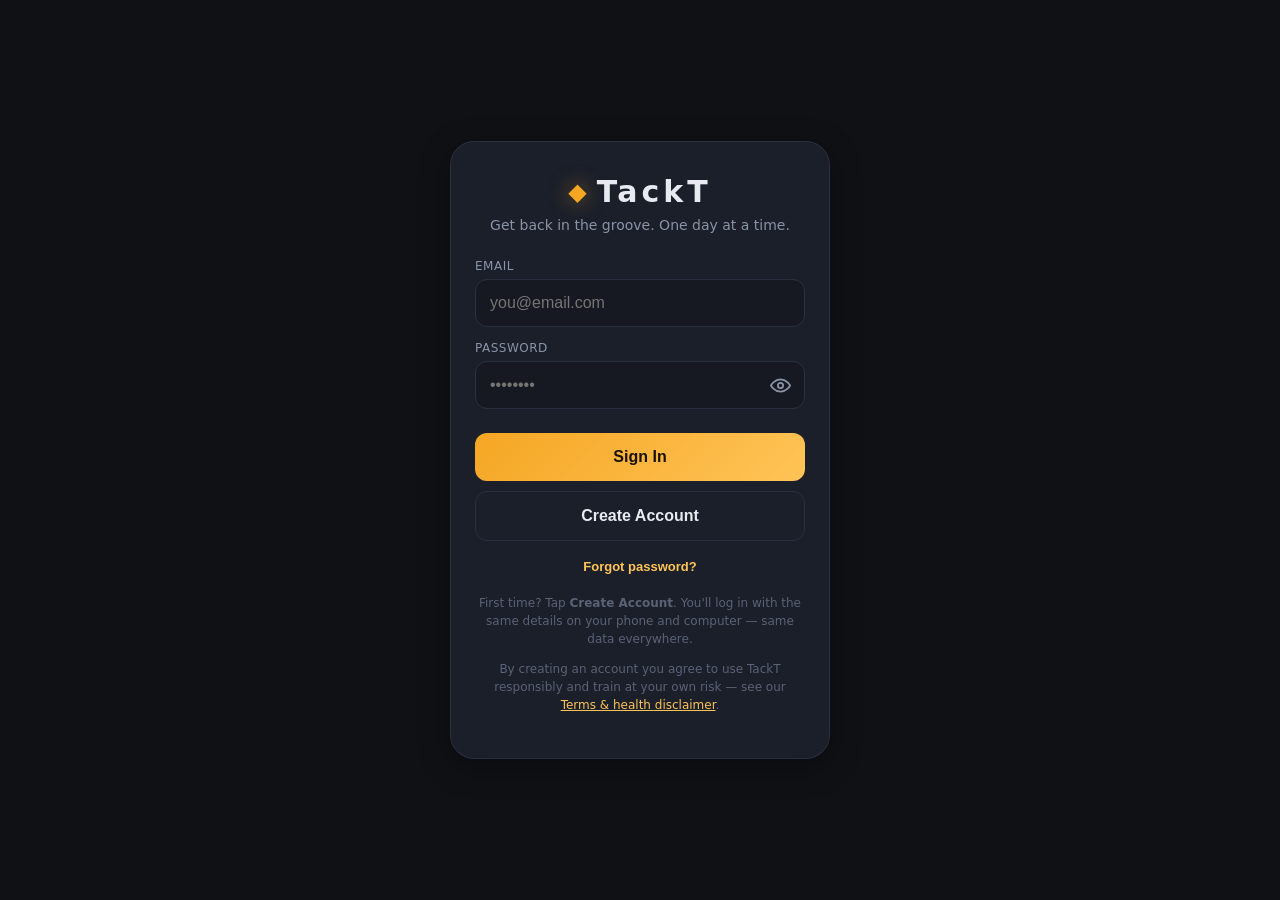
==== commit 30b0b8da: "Fix auth hang: upgrade self-hosted supabase-js 2.45.4 -> 2.108.2 (v33) v31 self-hosted supabase-js b" ====
--- a/app/index.html
+++ b/app/index.html
@@ -44,8 +44,35 @@
 
       <button id="btn-signin" class="btn btn-primary">Sign In</button>
       <button id="btn-signup" class="btn btn-ghost">Create Account</button>
+      <button type="button" id="btn-forgot" class="link-btn" style="display:block;margin:14px auto 0">Forgot password?</button>
       <p class="auth-hint">First time? Tap <b>Create Account</b>. You'll log in with the same details on your phone and computer — same data everywhere.</p>
       <p class="auth-hint" style="margin-top:8px">By creating an account you agree to use TackT responsibly and train at your own risk — see our <a href="https://gettackt.com/terms.html" target="_blank" rel="noopener" style="color:var(--amber2)">Terms &amp; health disclaimer</a>.</p>
+    </div>
+  </section>
+
+  <!-- ───────────── RESET PASSWORD (shown when opened from a recovery link) ───────────── -->
+  <section id="reset" class="auth hidden">
+    <div class="auth-card">
+      <div class="brand">
+        <span class="brand-mark">◆</span>
+        <h1>TackT</h1>
+      </div>
+      <p class="tagline">Set a new password</p>
+
+      <div class="field">
+        <label for="new-password">New password</label>
+        <div class="pw-wrap">
+          <input id="new-password" type="password" autocomplete="new-password" placeholder="••••••••" />
+          <button type="button" id="np-toggle" class="pw-toggle" aria-label="Show password" aria-pressed="false" tabindex="-1">
+            <svg viewBox="0 0 24 24" fill="none" stroke="currentColor" stroke-width="2" stroke-linecap="round" stroke-linejoin="round" aria-hidden="true"><path d="M1 12s4-7 11-7 11 7 11 7-4 7-11 7-11-7-11-7z"/><circle cx="12" cy="12" r="3"/></svg>
+          </button>
+        </div>
+      </div>
+
+      <div id="reset-error" class="auth-error hidden"></div>
+
+      <button id="btn-reset-save" class="btn btn-primary">Save new password</button>
+      <p class="auth-hint">At least 6 characters. You'll use this next time you sign in.</p>
     </div>
   </section>
 
@@ -60,7 +87,7 @@
       <button id="demo-off">Turn off</button>
     </div>
     <header class="topbar">
-      <div class="brand-sm"><span class="brand-mark">◆</span> TackT</div>
+      <div class="brand-sm"><span class="brand-mark">◆</span> TackT <span class="pro-tag pro-tag-sm">PRO</span></div>
       <div class="topbar-right">
         <span id="sync-dot" class="sync-dot" title="Synced"></span>
         <button id="btn-settings" class="iconbtn" title="Settings">⚙</button>
@@ -131,6 +158,7 @@
 
           <div class="grid-head">
             <span>Fill in what you did — reps &amp; sets</span>
+            <button id="btn-templates" class="link-btn">▤ Templates <span class="pw-lock">PRO</span></button>
             <button id="btn-manage" class="link-btn">Manage moves</button>
           </div>
           <div id="ex-grid" class="ex-grid"></div>
@@ -324,7 +352,7 @@
       </div>
 
       <div class="set-row">
-        <div class="set-label">Signed in as
+        <div class="set-label">Signed in as <span class="pro-tag">◆ PRO</span>
           <div class="set-sub" id="set-account">—</div>
         </div>
       </div>
@@ -397,26 +425,33 @@
     </div>
   </div>
 
-  <script src="https://cdn.jsdelivr.net/npm/@supabase/supabase-js@2"></script>
+  <!-- Self-hosted so a cold home-screen launch never depends on a live CDN
+       (the service worker precaches it; loading it from a CDN was the black-screen bug).
+       Pinned to supabase-js 2.108.2 — same as the CDN's latest @2. Do NOT downgrade:
+       older builds (e.g. 2.45.x) have an auth-lock deadlock that hangs signIn/updateUser. -->
+  <script src="vendor/supabase.js"></script>
   <script src="config.js"></script>
   <script src="app.js"></script>
   <script src="checkout.js"></script>
   <script src="pro.js"></script>
+  <script src="templates.js"></script>
   <script>
-    // Password show/hide toggle
+    // Password show/hide toggle (login + reset-password fields)
     (function () {
-      var inp = document.getElementById('password');
-      var btn = document.getElementById('pw-toggle');
-      if (!inp || !btn) return;
       var EYE = '<svg viewBox="0 0 24 24" fill="none" stroke="currentColor" stroke-width="2" stroke-linecap="round" stroke-linejoin="round" aria-hidden="true"><path d="M1 12s4-7 11-7 11 7 11 7-4 7-11 7-11-7-11-7z"/><circle cx="12" cy="12" r="3"/></svg>';
       var EYEOFF = '<svg viewBox="0 0 24 24" fill="none" stroke="currentColor" stroke-width="2" stroke-linecap="round" stroke-linejoin="round" aria-hidden="true"><path d="M17.94 17.94A10.07 10.07 0 0 1 12 20c-7 0-11-8-11-8a18.45 18.45 0 0 1 5.06-5.94M9.9 4.24A9.12 9.12 0 0 1 12 4c7 0 11 8 11 8a18.5 18.5 0 0 1-2.16 3.19m-6.72-1.07a3 3 0 1 1-4.24-4.24"/><line x1="1" y1="1" x2="23" y2="23"/></svg>';
-      btn.addEventListener('click', function () {
-        var show = inp.type === 'password';
-        inp.type = show ? 'text' : 'password';
-        btn.innerHTML = show ? EYEOFF : EYE;
-        btn.setAttribute('aria-label', show ? 'Hide password' : 'Show password');
-        btn.setAttribute('aria-pressed', show ? 'true' : 'false');
-        inp.focus();
+      [['password', 'pw-toggle'], ['new-password', 'np-toggle']].forEach(function (pair) {
+        var inp = document.getElementById(pair[0]);
+        var btn = document.getElementById(pair[1]);
+        if (!inp || !btn) return;
+        btn.addEventListener('click', function () {
+          var show = inp.type === 'password';
+          inp.type = show ? 'text' : 'password';
+          btn.innerHTML = show ? EYEOFF : EYE;
+          btn.setAttribute('aria-label', show ? 'Hide password' : 'Show password');
+          btn.setAttribute('aria-pressed', show ? 'true' : 'false');
+          inp.focus();
+        });
       });
     })();
   </script>
--- a/app/styles.css
+++ b/app/styles.css
@@ -416,4 +416,45 @@
 .pw-lock{display:inline-flex;align-items:center;gap:5px;font-size:10px;font-weight:700;letter-spacing:1px;
   color:var(--amber2);background:rgba(245,166,35,.12);border:1px solid #3a2e16;border-radius:999px;padding:2px 8px;vertical-align:middle}
 body.is-pro .pw-lock{display:none}
+.pro-tag{display:none;align-items:center;gap:4px;font-size:10px;font-weight:800;letter-spacing:1.5px;color:var(--amber2);
+  border:1px solid #3a2e16;background:rgba(245,166,35,.12);border-radius:999px;padding:2px 8px;margin-left:6px;vertical-align:middle}
+body.is-pro .pro-tag{display:inline-flex}
+.pro-tag-sm{font-size:9px;letter-spacing:1px;padding:1px 6px;margin-left:5px}
+
+/* ───── Templates (Pro feature) ───── */
+#btn-templates{margin-left:auto;margin-right:14px;display:inline-flex;align-items:center;gap:5px}
+.tpl-active-chip{display:flex;align-items:center;justify-content:space-between;gap:10px;margin-bottom:12px;padding:9px 14px;
+  border-radius:12px;background:linear-gradient(135deg,#241a0c,#1b1f2a);border:1px solid #3a2e16}
+.tpl-active-name{font-weight:700;font-size:14px;color:var(--amber2);letter-spacing:.3px}
+.tpl-clear{background:none;border:1px solid var(--line);color:var(--mut);border-radius:999px;padding:4px 12px;font-size:12px;cursor:pointer}
+.tpl-clear:active{transform:scale(.96)}
+.tpl-intro{color:var(--mut);font-size:13px;line-height:1.5;margin:0 0 14px}
+.tpl-list{display:flex;flex-direction:column;gap:8px;margin-bottom:8px}
+.tpl-empty{color:var(--mut2);font-size:13px;padding:6px 2px}
+.tpl-item{display:flex;align-items:stretch;gap:8px}
+.tpl-item.on .tpl-apply{border-color:var(--amber);background:#241a0c}
+.tpl-apply{flex:1;display:flex;align-items:center;justify-content:space-between;gap:10px;background:var(--card2);border:1px solid var(--line);
+  border-radius:12px;padding:13px 16px;color:var(--txt);cursor:pointer;text-align:left}
+.tpl-apply b{font-size:15px}
+.tpl-apply span{font-size:12px;color:var(--mut)}
+.tpl-apply:active{transform:scale(.99)}
+.tpl-del{background:var(--card2);border:1px solid var(--line);border-radius:12px;width:46px;font-size:16px;cursor:pointer;color:var(--mut)}
+.tpl-del:active{background:var(--card)}
+.tpl-new{margin-top:8px}
+.tpl-pick-lbl{font-size:12px;color:var(--mut);text-transform:uppercase;letter-spacing:.5px;margin:12px 0 8px}
+.tpl-picker{display:flex;flex-direction:column;gap:2px;max-height:34vh;overflow-y:auto;border:1px solid var(--line);border-radius:12px;padding:6px}
+.tpl-pick{display:flex;align-items:center;gap:10px;padding:9px 8px;border-radius:8px;cursor:pointer}
+.tpl-pick:active{background:var(--card2)}
+.tpl-pick input{width:18px;height:18px;accent-color:var(--amber)}
+.tpl-pick-name{flex:1;font-size:14px}
+.tpl-pick-ab{font-size:11px;color:var(--mut2);background:var(--bg2);border-radius:6px;padding:2px 7px}
+body.light .tpl-active-chip{background:linear-gradient(135deg,#fff7e8,#ffffff);border-color:#f0e3c4}
+body.light .tpl-item.on .tpl-apply{background:#fff6e4}
+
+/* ───── update "feel" — spinner while applying ───── */
+.update-bar.updating{justify-content:center;gap:10px}
+.upd-spin{width:13px;height:13px;border-radius:50%;border:2px solid currentColor;border-right-color:transparent;
+  animation:upd-rot .7s linear infinite;display:inline-block;vertical-align:-2px}
+@keyframes upd-rot{to{transform:rotate(360deg)}}
+.upd-btn:disabled{opacity:.65}
 body.light .pw-badge{background:linear-gradient(135deg,#fff7e8,#ffffff);border-color:#f0e3c4}
